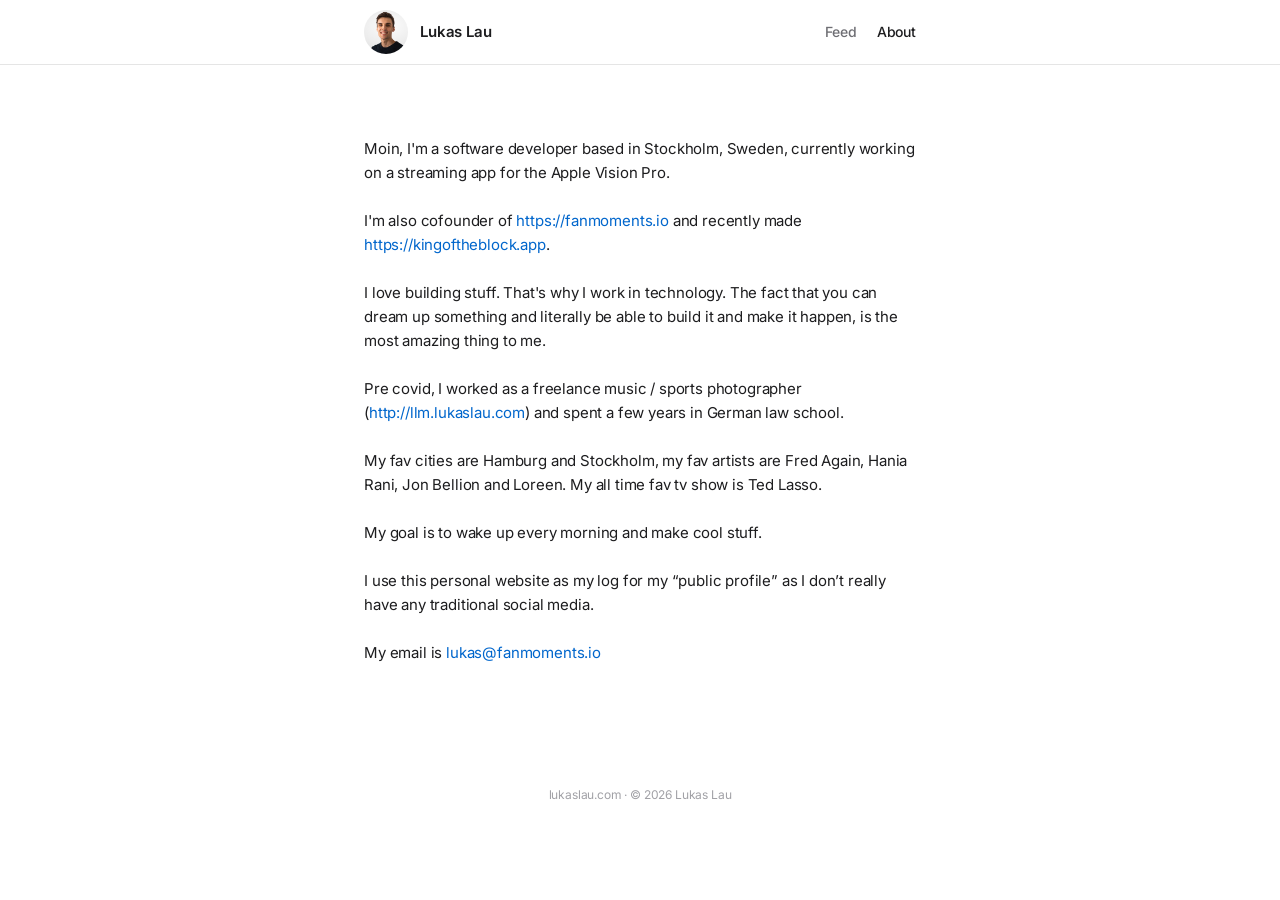
==== about/index.html @ 8ffeeb0b "Rebuild site as static HTML, leaving Bubble.io Early-Twitter-style status feed rebuilt as a hardcode" ====
<!doctype html>
<html lang="en">
<head>
  <meta charset="utf-8">
  <meta name="viewport" content="width=device-width, initial-scale=1">
  <title>About — Lukas Lau</title>
  <meta name="description" content="Moin, I'm a software developer based in Stockholm, Sweden.">
  <meta property="og:title" content="Lukas the dude">
  <meta property="og:description" content="dude.">
  <meta property="og:type" content="music.song">
  <meta property="og:audio" content="https://lukasthedude.github.io/llcom/assets/click.mp3">
  <meta property="og:image" content="https://lukasthedude.github.io/llcom/assets/og.png">
  <meta property="og:url" content="https://lukasthedude.github.io/llcom/about/">
  <meta name="twitter:card" content="summary_large_image">
  <link rel="icon" type="image/png" href="../assets/favicon.png">
  <link rel="preconnect" href="https://fonts.googleapis.com">
  <link rel="preconnect" href="https://fonts.gstatic.com" crossorigin>
  <link href="https://fonts.googleapis.com/css2?family=Inter:wght@400;500;600&display=swap" rel="stylesheet">
  <link rel="stylesheet" href="../assets/style.css">
</head>
<body>
  <header class="site-header">
    <div class="column">
      <button class="avatar" type="button" data-sound="../assets/click.mp3" aria-label="Lukas Lau">
        <img src="../assets/avatar.jpg" alt="Lukas Lau" width="44" height="44">
      </button>
      <a class="site-name" href="../">Lukas Lau</a>
      <nav class="site-nav">
        <a href="../">Feed</a>
        <a href="./" aria-current="page">About</a>
      </nav>
    </div>
  </header>

  <main class="column about">
    <p>Moin, I'm a software developer based in Stockholm, Sweden, currently working on a streaming app for the Apple Vision Pro.</p>
    <p>I'm also cofounder of <a href="https://fanmoments.io" target="_blank" rel="noopener">https://fanmoments.io</a> and recently made <a href="https://kingoftheblock.app" target="_blank" rel="noopener">https://kingoftheblock.app</a>.</p>
    <p>I love building stuff. That's why I work in technology. The fact that you can dream up something and literally be able to build it and make it happen, is the most amazing thing to me.</p>
    <p>Pre covid, I worked as a freelance music / sports photographer (<a href="http://llm.lukaslau.com" target="_blank" rel="noopener">http://llm.lukaslau.com</a>) and spent a few years in German law school.</p>
    <p>My fav cities are Hamburg and Stockholm, my fav artists are Fred Again, Hania Rani, Jon Bellion and Loreen. My all time fav tv show is Ted Lasso.</p>
    <p>My goal is to wake up every morning and make cool stuff.</p>
    <p>I use this personal website as my log for my &ldquo;public profile&rdquo; as I don&rsquo;t really have any traditional social media.</p>
    <p>My email is <a href="mailto:lukas@fanmoments.io">lukas@fanmoments.io</a></p>
  </main>

  <footer class="site-footer column">
    <p>lukaslau.com &middot; &copy; 2026 Lukas Lau</p>
  </footer>

  <script src="../assets/main.js"></script>
</body>
</html>
---- assets/style.css ----
/* lukaslau.com */

:root {
  color-scheme: light dark;

  --bg: #ffffff;
  --bg-translucent: rgba(255, 255, 255, 0.8);
  --text-primary: #1d1d1f;
  --text-secondary: #6e6e73;
  --text-tertiary: #a1a1a6;
  --hairline: rgba(0, 0, 0, 0.1);
  --link: #0066cc;

  --content-width: 600px;
}

@media (prefers-color-scheme: dark) {
  :root {
    --bg: #000000;
    --bg-translucent: rgba(0, 0, 0, 0.8);
    --text-primary: #f5f5f7;
    --text-secondary: #86868b;
    --text-tertiary: #6e6e73;
    --hairline: rgba(255, 255, 255, 0.16);
    --link: #2997ff;
  }
}

* {
  margin: 0;
  padding: 0;
  box-sizing: border-box;
}

html {
  background: var(--bg);
}

body {
  font-family: "Inter", -apple-system, BlinkMacSystemFont, "Helvetica Neue", sans-serif;
  font-size: 15px;
  line-height: 1.6;
  letter-spacing: -0.011em;
  color: var(--text-primary);
  background: var(--bg);
  -webkit-font-smoothing: antialiased;
  -moz-osx-font-smoothing: grayscale;
  text-rendering: optimizeLegibility;
}

.column {
  max-width: var(--content-width);
  margin: 0 auto;
  padding: 0 24px;
}

/* Header */

.site-header {
  position: sticky;
  top: 0;
  z-index: 10;
  background: var(--bg-translucent);
  -webkit-backdrop-filter: saturate(180%) blur(20px);
  backdrop-filter: saturate(180%) blur(20px);
  border-bottom: 1px solid var(--hairline);
}

.site-header .column {
  display: flex;
  align-items: center;
  gap: 12px;
  height: 64px;
}

.avatar {
  width: 44px;
  height: 44px;
  border-radius: 50%;
  display: block;
  cursor: pointer;
  border: none;
  background: none;
  padding: 0;
  flex-shrink: 0;
}

.avatar img {
  width: 100%;
  height: 100%;
  border-radius: 50%;
  display: block;
  object-fit: cover;
}

.site-name {
  font-size: 15px;
  font-weight: 600;
  letter-spacing: -0.01em;
  color: var(--text-primary);
  text-decoration: none;
}

.site-nav {
  margin-left: auto;
  display: flex;
  gap: 20px;
}

.site-nav a {
  font-size: 14px;
  font-weight: 500;
  color: var(--text-secondary);
  text-decoration: none;
  transition: color 0.15s ease;
}

.site-nav a:hover {
  color: var(--text-primary);
}

.site-nav a[aria-current="page"] {
  color: var(--text-primary);
}

/* Feed */

.feed {
  padding-top: 72px;
}

.post {
  padding: 28px 0;
  border-bottom: 1px solid var(--hairline);
  color: var(--text-secondary);
}

.post:first-of-type {
  padding-top: 0;
}

.post p {
  overflow-wrap: break-word;
}

.post a {
  color: var(--link);
  text-decoration: none;
}

.post a:hover {
  text-decoration: underline;
}

.post time {
  display: block;
  margin-top: 10px;
  font-size: 13px;
  color: var(--text-tertiary);
}

.post--latest {
  color: var(--text-primary);
  font-size: 19px;
  font-weight: 500;
  letter-spacing: -0.02em;
  line-height: 1.45;
}

.pin-label {
  display: flex;
  align-items: center;
  gap: 5px;
  margin-bottom: 8px;
  font-size: 12px;
  font-weight: 500;
  color: var(--text-tertiary);
}

.pin-label svg {
  width: 12px;
  height: 12px;
  fill: currentColor;
}

/* About */

.about {
  padding-top: 72px;
}

.about p {
  margin-bottom: 24px;
  overflow-wrap: break-word;
}

.about a {
  color: var(--link);
  text-decoration: none;
}

.about a:hover {
  text-decoration: underline;
}

/* Footer */

.site-footer {
  padding: 96px 0 48px;
  text-align: center;
  font-size: 12px;
  color: var(--text-tertiary);
}

@media (max-width: 480px) {
  .site-header .column {
    height: 56px;
  }

  .avatar {
    width: 36px;
    height: 36px;
  }

  .feed,
  .about {
    padding-top: 48px;
  }

  .post--latest {
    font-size: 18px;
  }
}
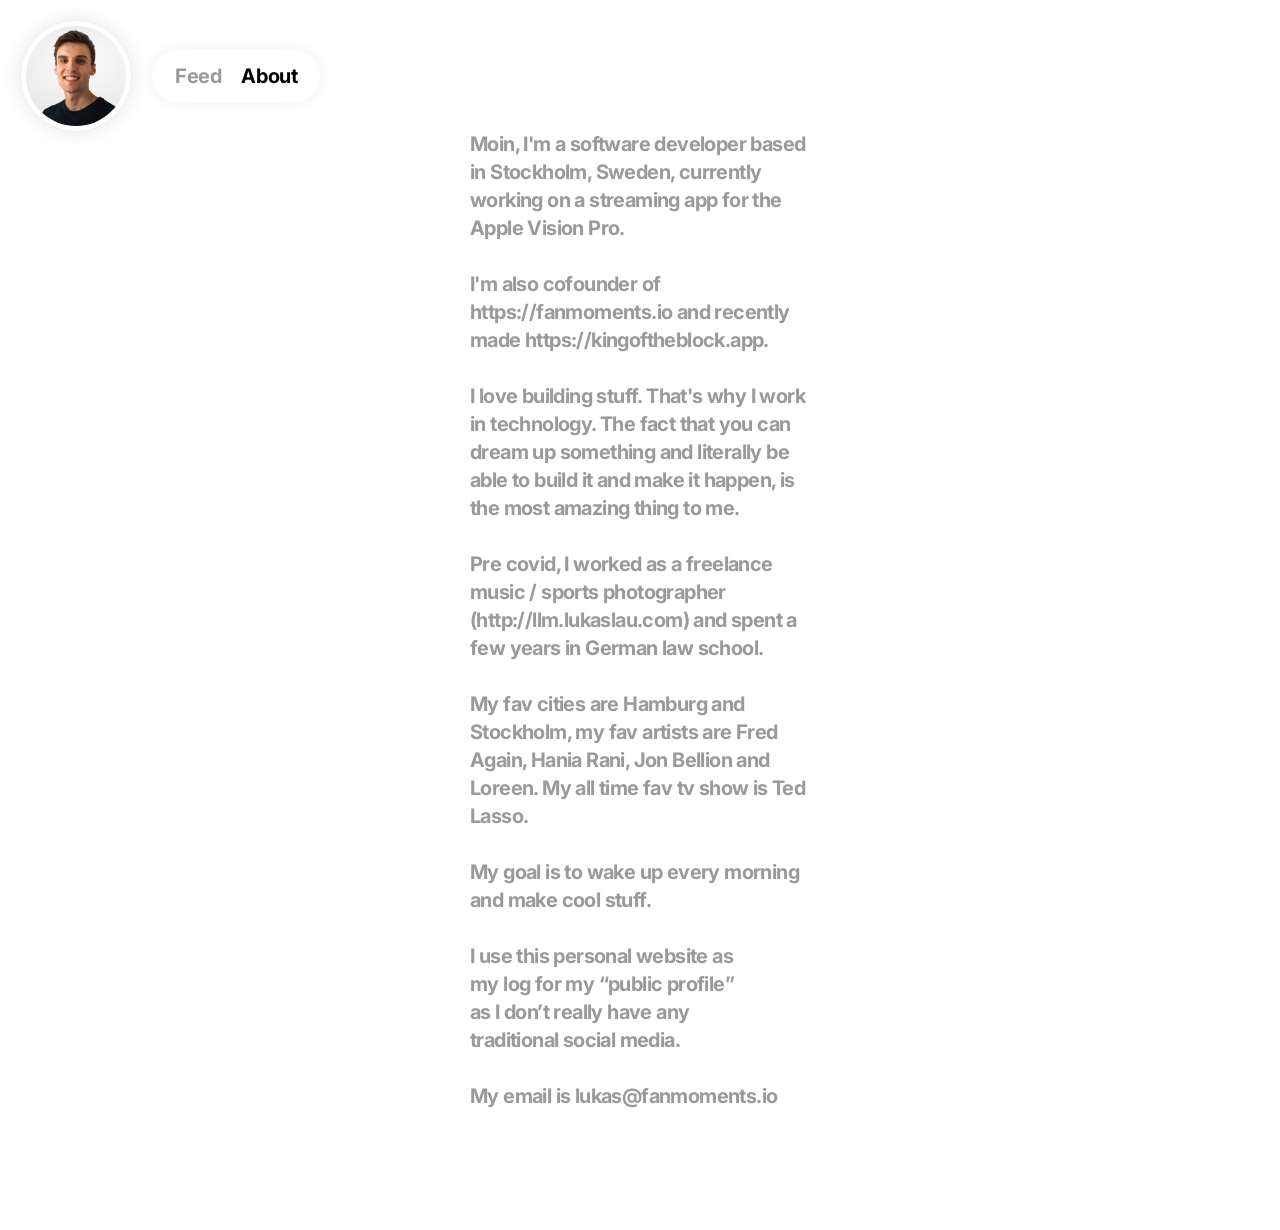
==== commit 36100c39: "Restyle as 1:1 replica of the original Bubble design Replaces the toned-down Apple look with an exac" ====
--- a/about/index.html
+++ b/about/index.html
@@ -4,7 +4,7 @@
   <meta charset="utf-8">
   <meta name="viewport" content="width=device-width, initial-scale=1">
   <title>About — Lukas Lau</title>
-  <meta name="description" content="Moin, I'm a software developer based in Stockholm, Sweden.">
+  <meta name="description" content="Status updates from Lukas Lau. Inspired by early Twitter: short posts, no photos, all imagination.">
   <meta property="og:title" content="Lukas the dude">
   <meta property="og:description" content="dude.">
   <meta property="og:type" content="music.song">
@@ -15,37 +15,30 @@
   <link rel="icon" type="image/png" href="../assets/favicon.png">
   <link rel="preconnect" href="https://fonts.googleapis.com">
   <link rel="preconnect" href="https://fonts.gstatic.com" crossorigin>
-  <link href="https://fonts.googleapis.com/css2?family=Inter:wght@400;500;600&display=swap" rel="stylesheet">
+  <link href="https://fonts.googleapis.com/css2?family=Inter:wght@600;700&display=swap" rel="stylesheet">
   <link rel="stylesheet" href="../assets/style.css">
 </head>
 <body>
   <header class="site-header">
-    <div class="column">
-      <button class="avatar" type="button" data-sound="../assets/click.mp3" aria-label="Lukas Lau">
-        <img src="../assets/avatar.jpg" alt="Lukas Lau" width="44" height="44">
-      </button>
-      <a class="site-name" href="../">Lukas Lau</a>
-      <nav class="site-nav">
-        <a href="../">Feed</a>
-        <a href="./" aria-current="page">About</a>
-      </nav>
-    </div>
+    <button class="avatar" type="button" data-sound="../assets/click.mp3" aria-label="Lukas Lau">
+      <img src="../assets/avatar.jpg" alt="Lukas Lau" width="100" height="100">
+    </button>
+    <nav class="site-nav">
+      <a href="../">Feed</a>
+      <a href="./" aria-current="page">About</a>
+    </nav>
   </header>
 
-  <main class="column about">
+  <main class="about">
     <p>Moin, I'm a software developer based in Stockholm, Sweden, currently working on a streaming app for the Apple Vision Pro.</p>
     <p>I'm also cofounder of <a href="https://fanmoments.io" target="_blank" rel="noopener">https://fanmoments.io</a> and recently made <a href="https://kingoftheblock.app" target="_blank" rel="noopener">https://kingoftheblock.app</a>.</p>
     <p>I love building stuff. That's why I work in technology. The fact that you can dream up something and literally be able to build it and make it happen, is the most amazing thing to me.</p>
     <p>Pre covid, I worked as a freelance music / sports photographer (<a href="http://llm.lukaslau.com" target="_blank" rel="noopener">http://llm.lukaslau.com</a>) and spent a few years in German law school.</p>
     <p>My fav cities are Hamburg and Stockholm, my fav artists are Fred Again, Hania Rani, Jon Bellion and Loreen. My all time fav tv show is Ted Lasso.</p>
     <p>My goal is to wake up every morning and make cool stuff.</p>
-    <p>I use this personal website as my log for my &ldquo;public profile&rdquo; as I don&rsquo;t really have any traditional social media.</p>
+    <p>I use this personal website as<br>my log for my “public profile”<br>as I don’t really have any<br>traditional social media.</p>
     <p>My email is <a href="mailto:lukas@fanmoments.io">lukas@fanmoments.io</a></p>
   </main>
-
-  <footer class="site-footer column">
-    <p>lukaslau.com &middot; &copy; 2026 Lukas Lau</p>
-  </footer>
 
   <script src="../assets/main.js"></script>
 </body>
--- a/assets/style.css
+++ b/assets/style.css
@@ -1,29 +1,10 @@
-/* lukaslau.com */
+/* lukaslau.com — 1:1 replica of the original Bubble design */
 
 :root {
-  color-scheme: light dark;
-
-  --bg: #ffffff;
-  --bg-translucent: rgba(255, 255, 255, 0.8);
-  --text-primary: #1d1d1f;
-  --text-secondary: #6e6e73;
-  --text-tertiary: #a1a1a6;
-  --hairline: rgba(0, 0, 0, 0.1);
-  --link: #0066cc;
-
-  --content-width: 600px;
-}
-
-@media (prefers-color-scheme: dark) {
-  :root {
-    --bg: #000000;
-    --bg-translucent: rgba(0, 0, 0, 0.8);
-    --text-primary: #f5f5f7;
-    --text-secondary: #86868b;
-    --text-tertiary: #6e6e73;
-    --hairline: rgba(255, 255, 255, 0.16);
-    --link: #2997ff;
-  }
+  --black: #000;
+  --gray: rgb(155, 154, 154);
+  --divider: rgb(216, 215, 216);
+  --card-border: rgb(239, 239, 238);
 }
 
 * {
@@ -32,119 +13,104 @@
   box-sizing: border-box;
 }
 
-html {
-  background: var(--bg);
+html,
+body {
+  background: #fff;
 }
 
 body {
   font-family: "Inter", -apple-system, BlinkMacSystemFont, "Helvetica Neue", sans-serif;
-  font-size: 15px;
-  line-height: 1.6;
-  letter-spacing: -0.011em;
-  color: var(--text-primary);
-  background: var(--bg);
+  color: var(--black);
   -webkit-font-smoothing: antialiased;
   -moz-osx-font-smoothing: grayscale;
   text-rendering: optimizeLegibility;
 }
 
-.column {
-  max-width: var(--content-width);
-  margin: 0 auto;
-  padding: 0 24px;
-}
-
-/* Header */
+/* Floating header: avatar card + pill nav, fixed top-left */
 
 .site-header {
-  position: sticky;
+  position: fixed;
   top: 0;
-  z-index: 10;
-  background: var(--bg-translucent);
-  -webkit-backdrop-filter: saturate(180%) blur(20px);
-  backdrop-filter: saturate(180%) blur(20px);
-  border-bottom: 1px solid var(--hairline);
-}
-
-.site-header .column {
+  left: 0;
+  z-index: 100;
+  padding: 20px;
   display: flex;
+  flex-direction: row;
   align-items: center;
-  gap: 12px;
-  height: 64px;
+  gap: 20px;
 }
 
 .avatar {
-  width: 44px;
-  height: 44px;
-  border-radius: 50%;
+  width: 112px;
+  height: 112px;
+  padding: 5px;
+  background: #fff;
+  border: 1px solid var(--card-border);
+  border-radius: 100px;
+  box-shadow: rgba(0, 0, 0, 0.1) 0px 0px 20px 0px;
+  cursor: pointer;
+  flex-shrink: 0;
   display: block;
-  cursor: pointer;
-  border: none;
-  background: none;
-  padding: 0;
-  flex-shrink: 0;
 }
 
 .avatar img {
   width: 100%;
   height: 100%;
-  border-radius: 50%;
+  border-radius: 100px;
   display: block;
   object-fit: cover;
 }
 
-.site-name {
-  font-size: 15px;
-  font-weight: 600;
-  letter-spacing: -0.01em;
-  color: var(--text-primary);
+.site-nav {
+  display: flex;
+  flex-direction: row;
+  gap: 20px;
+  padding: 10px 20px;
+  background: #fff;
+  border: 3px solid #fff;
+  border-radius: 100px;
+  box-shadow: rgba(103, 103, 102, 0.1) 0px 0px 15px 0px;
+}
+
+.site-nav a {
+  font-size: 20px;
+  line-height: 26px;
+  font-weight: 700;
+  letter-spacing: -0.4px;
+  color: var(--gray);
   text-decoration: none;
 }
 
-.site-nav {
-  margin-left: auto;
-  display: flex;
-  gap: 20px;
-}
-
-.site-nav a {
-  font-size: 14px;
-  font-weight: 500;
-  color: var(--text-secondary);
-  text-decoration: none;
-  transition: color 0.15s ease;
-}
-
-.site-nav a:hover {
-  color: var(--text-primary);
-}
-
 .site-nav a[aria-current="page"] {
-  color: var(--text-primary);
+  color: var(--black);
 }
 
 /* Feed */
 
 .feed {
-  padding-top: 72px;
+  width: min(450px, calc(100% - 48px));
+  margin: 0 auto 200px;
+  padding-top: 300px;
 }
 
 .post {
-  padding: 28px 0;
-  border-bottom: 1px solid var(--hairline);
-  color: var(--text-secondary);
-}
-
-.post:first-of-type {
-  padding-top: 0;
+  padding: 30px 0 24px;
+  border-bottom: 1px solid var(--divider);
+  color: var(--gray);
+  font-size: 20px;
+  line-height: 26px;
+  font-weight: 700;
+  letter-spacing: -0.2px;
 }
 
 .post p {
+  max-width: 96%;
+  margin-bottom: 20px;
   overflow-wrap: break-word;
 }
 
 .post a {
-  color: var(--link);
+  color: inherit;
   text-decoration: none;
 }
 
@@ -154,48 +120,61 @@
 
 .post time {
   display: block;
-  margin-top: 10px;
-  font-size: 13px;
-  color: var(--text-tertiary);
+  font-size: 14px;
+  line-height: 17.5px;
+  font-weight: 600;
+  letter-spacing: normal;
+  color: var(--gray);
 }
 
 .post--latest {
-  color: var(--text-primary);
-  font-size: 19px;
-  font-weight: 500;
-  letter-spacing: -0.02em;
-  line-height: 1.45;
+  padding-top: 0;
+  padding-bottom: 30px;
+  color: var(--black);
+  font-size: 34px;
+  line-height: 1.2;
+  letter-spacing: -1.5px;
+}
+
+.post--latest p {
+  max-width: 90%;
+}
+
+.post--pinned {
+  padding-top: 35px;
 }
 
 .pin-label {
-  display: flex;
-  align-items: center;
-  gap: 5px;
-  margin-bottom: 8px;
-  font-size: 12px;
-  font-weight: 500;
-  color: var(--text-tertiary);
+  margin-bottom: 14px;
 }
 
 .pin-label svg {
-  width: 12px;
-  height: 12px;
-  fill: currentColor;
+  width: 17px;
+  height: 17px;
+  fill: var(--gray);
+  display: block;
 }
 
 /* About */
 
 .about {
-  padding-top: 72px;
+  width: min(340px, calc(100% - 48px));
+  margin: 0 auto 120px;
+  padding-top: 130px;
+  color: var(--gray);
+  font-size: 20px;
+  line-height: 28px;
+  font-weight: 700;
+  letter-spacing: -0.6px;
 }
 
 .about p {
-  margin-bottom: 24px;
+  margin-bottom: 28px;
   overflow-wrap: break-word;
 }
 
 .about a {
-  color: var(--link);
+  color: inherit;
   text-decoration: none;
 }
 
@@ -203,31 +182,10 @@
   text-decoration: underline;
 }
 
-/* Footer */
-
-.site-footer {
-  padding: 96px 0 48px;
-  text-align: center;
-  font-size: 12px;
-  color: var(--text-tertiary);
-}
-
-@media (max-width: 480px) {
-  .site-header .column {
-    height: 56px;
-  }
-
-  .avatar {
-    width: 36px;
-    height: 36px;
-  }
-
-  .feed,
+/* Below ~1024px the centered about column would collide with the
+   fixed header, so it drops below it (matches the original). */
+@media (max-width: 1024px) {
   .about {
-    padding-top: 48px;
-  }
-
-  .post--latest {
-    font-size: 18px;
+    padding-top: 205px;
   }
 }
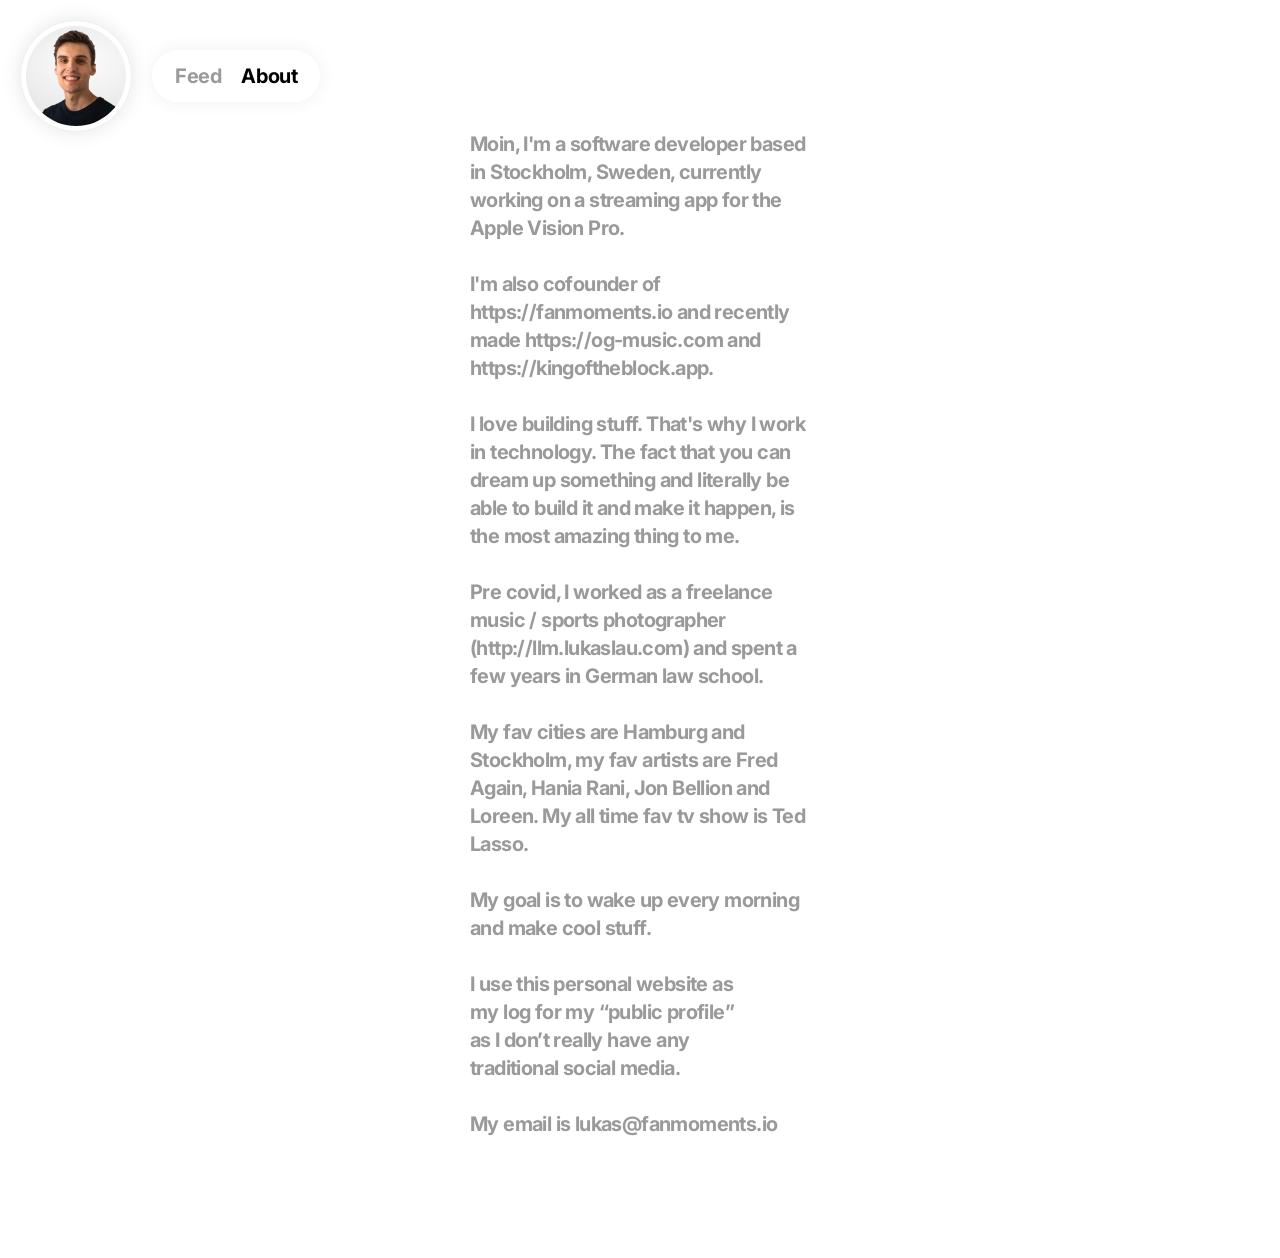
==== commit 8f2ad4c1: "Mention og-music.com in the about bio Co-Authored-By: Claude Fable 5 <noreply@anthropic.com>" ====
--- a/about/index.html
+++ b/about/index.html
@@ -8,9 +8,9 @@
   <meta property="og:title" content="Lukas the dude">
   <meta property="og:description" content="dude.">
   <meta property="og:type" content="music.song">
-  <meta property="og:audio" content="https://lukasthedude.github.io/llcom/assets/click.mp3">
-  <meta property="og:image" content="https://lukasthedude.github.io/llcom/assets/og.png">
-  <meta property="og:url" content="https://lukasthedude.github.io/llcom/about/">
+  <meta property="og:audio" content="https://lukaslau.com/assets/click.mp3">
+  <meta property="og:image" content="https://lukaslau.com/assets/og.png">
+  <meta property="og:url" content="https://lukaslau.com/about/">
   <meta name="twitter:card" content="summary_large_image">
   <link rel="icon" type="image/png" href="../assets/favicon.png">
   <link rel="preconnect" href="https://fonts.googleapis.com">
@@ -31,7 +31,7 @@
 
   <main class="about">
     <p>Moin, I'm a software developer based in Stockholm, Sweden, currently working on a streaming app for the Apple Vision Pro.</p>
-    <p>I'm also cofounder of <a href="https://fanmoments.io" target="_blank" rel="noopener">https://fanmoments.io</a> and recently made <a href="https://kingoftheblock.app" target="_blank" rel="noopener">https://kingoftheblock.app</a>.</p>
+    <p>I'm also cofounder of <a href="https://fanmoments.io" target="_blank" rel="noopener">https://fanmoments.io</a> and recently made <a href="https://og-music.com" target="_blank" rel="noopener">https://og-music.com</a> and <a href="https://kingoftheblock.app" target="_blank" rel="noopener">https://kingoftheblock.app</a>.</p>
     <p>I love building stuff. That's why I work in technology. The fact that you can dream up something and literally be able to build it and make it happen, is the most amazing thing to me.</p>
     <p>Pre covid, I worked as a freelance music / sports photographer (<a href="http://llm.lukaslau.com" target="_blank" rel="noopener">http://llm.lukaslau.com</a>) and spent a few years in German law school.</p>
     <p>My fav cities are Hamburg and Stockholm, my fav artists are Fred Again, Hania Rani, Jon Bellion and Loreen. My all time fav tv show is Ted Lasso.</p>
--- a/assets/style.css
+++ b/assets/style.css
@@ -189,3 +189,23 @@
     padding-top: 205px;
   }
 }
+
+/* Phones: same hierarchy, one notch smaller */
+@media (max-width: 480px) {
+  .post {
+    font-size: 18px;
+    line-height: 24px;
+  }
+
+  .post--latest {
+    font-size: 28px;
+    line-height: 1.25;
+    letter-spacing: -1.2px;
+  }
+
+  .about {
+    font-size: 18px;
+    line-height: 25px;
+    letter-spacing: -0.5px;
+  }
+}
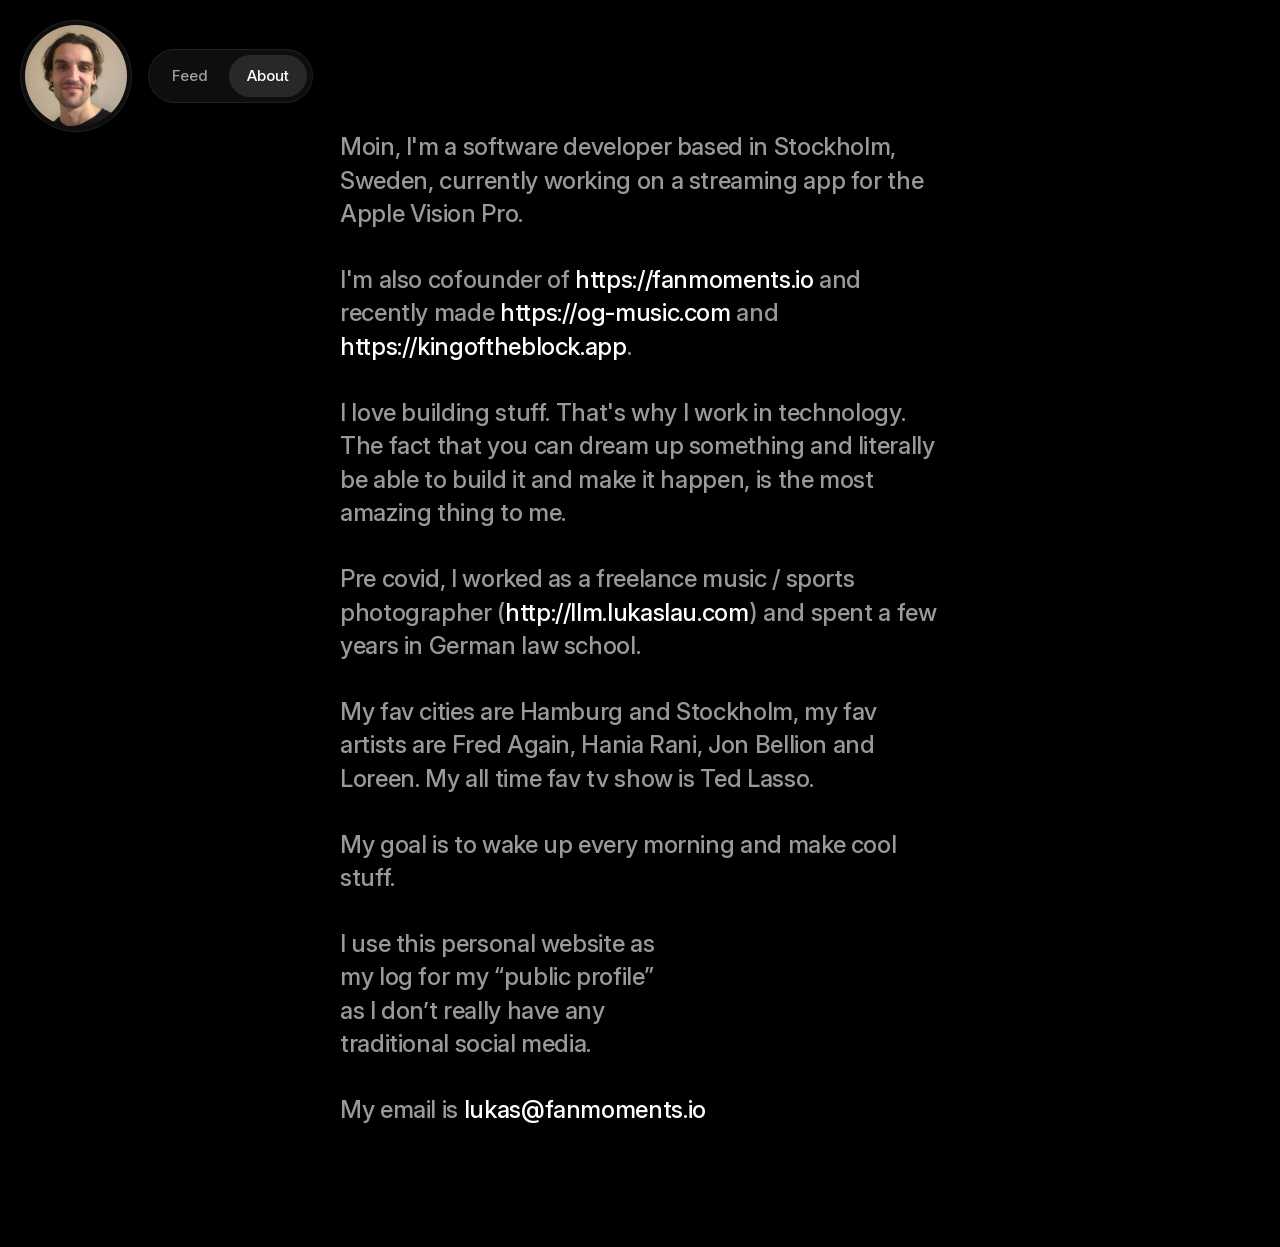
==== commit 23853d03: "Typography and text column after felixhaas.io Inter, self-hosted (variable woff2, Latin + Latin Exte" ====
--- a/about/index.html
+++ b/about/index.html
@@ -13,9 +13,7 @@
   <meta property="og:url" content="https://lukaslau.com/about/">
   <meta name="twitter:card" content="summary_large_image">
   <link rel="icon" type="image/png" href="../assets/favicon.png">
-  <link rel="preconnect" href="https://fonts.googleapis.com">
-  <link rel="preconnect" href="https://fonts.gstatic.com" crossorigin>
-  <link href="https://fonts.googleapis.com/css2?family=Inter:wght@600;700&display=swap" rel="stylesheet">
+  <link rel="preload" href="../assets/fonts/inter-latin.woff2" as="font" type="font/woff2" crossorigin>
   <link rel="stylesheet" href="../assets/style.css">
 </head>
 <body>
--- a/assets/style.css
+++ b/assets/style.css
@@ -1,10 +1,67 @@
-/* lukaslau.com — 1:1 replica of the original Bubble design */
-
+/* lukaslau.com — in the OG family's look (see DESIGN.md) */
+
+/* Inter, self-hosted (variable, weights 100-900, optical sizes) */
+@font-face {
+  font-family: "Inter";
+  font-style: normal;
+  font-weight: 100 900;
+  font-display: swap;
+  src: url("fonts/inter-latin.woff2") format("woff2");
+  unicode-range: U+0000-00FF, U+0131, U+0152-0153, U+02BB-02BC, U+02C6, U+02DA, U+02DC, U+0304, U+0308, U+0329, U+2000-206F, U+20AC, U+2122, U+2191, U+2193, U+2212, U+2215, U+FEFF, U+FFFD;
+}
+
+@font-face {
+  font-family: "Inter";
+  font-style: normal;
+  font-weight: 100 900;
+  font-display: swap;
+  src: url("fonts/inter-latin-ext.woff2") format("woff2");
+  unicode-range: U+0100-02BA, U+02BD-02C5, U+02C7-02CC, U+02CE-02D7, U+02DD-02FF, U+0304, U+0308, U+0329, U+1D00-1DBF, U+1E00-1E9F, U+1EF2-1EFF, U+2020, U+20A0-20AB, U+20AD-20C4, U+2113, U+2C60-2C7F, U+A720-A7FF;
+}
+
+/* OG's black, always (as OG Music and og-music.com) */
 :root {
-  --black: #000;
-  --gray: rgb(155, 154, 154);
-  --divider: rgb(216, 215, 216);
-  --card-border: rgb(239, 239, 238);
+  color-scheme: dark;
+
+  --bg: #000;
+  --text: #fff;
+  --secondary: rgba(255, 255, 255, 0.6);
+  --tertiary: rgba(255, 255, 255, 0.38);
+  --hairline: rgba(255, 255, 255, 0.08);
+  --underline: rgba(255, 255, 255, 0.5);
+  --hover: rgba(255, 255, 255, 0.06);
+  --selected: rgba(255, 255, 255, 0.11);
+  --glass: rgba(20, 20, 20, 0.72);
+  --shadow: rgba(0, 0, 0, 0.7);
+  --focus: rgba(255, 255, 255, 0.6);
+
+  /* Motion: quick easeOut(0.12), page smooth(0.32), spring (0.35, 0.85) */
+  --quick: 0.12s cubic-bezier(0, 0, 0.58, 1);
+  --page: 0.32s cubic-bezier(0.25, 0.1, 0.25, 1);
+  --spring: 0.35s cubic-bezier(0.3, 1.25, 0.6, 1);
+
+  /* Type and column, measured from felixhaas.io (Geist there, Inter here):
+     everything at 500; body 24/1.4, display 40/1.2, small 15 */
+  --font: "Inter", -apple-system, BlinkMacSystemFont, "Helvetica Neue", Arial, sans-serif;
+  --body: 24px;
+  --body-lh: 1.4;
+  --body-ls: -0.015em;
+  --display: 40px;
+  --display-lh: 1.2;
+  --display-ls: -0.02em;
+  --small: 15px;
+  --small-lh: 22px;
+  --small-ls: -0.01em;
+  --gap: 32px;
+  --column: min(600px, calc(100% - 72px));
+}
+
+@media (max-width: 539px) {
+  :root {
+    --body: 21px;
+    --display: 30px;
+    --gap: 24px;
+  }
 }
 
 * {
@@ -15,18 +72,33 @@
 
 html,
 body {
-  background: #fff;
+  background: var(--bg);
 }
 
 body {
-  font-family: "Inter", -apple-system, BlinkMacSystemFont, "Helvetica Neue", sans-serif;
-  color: var(--black);
+  font-family: var(--font);
+  font-weight: 500;
+  font-optical-sizing: auto;
+  color: var(--text);
   -webkit-font-smoothing: antialiased;
   -moz-osx-font-smoothing: grayscale;
   text-rendering: optimizeLegibility;
-}
-
-/* Floating header: avatar card + pill nav, fixed top-left */
+  -webkit-tap-highlight-color: transparent;
+}
+
+::selection {
+  background: var(--selected);
+  color: var(--text);
+}
+
+a:focus-visible,
+button:focus-visible {
+  outline: 2px solid var(--focus);
+  outline-offset: 3px;
+}
+
+/* Floating header: avatar + pill nav, fixed top-left, like OG's
+   floating capsules over the black page */
 
 .site-header {
   position: fixed;
@@ -37,20 +109,27 @@
   display: flex;
   flex-direction: row;
   align-items: center;
-  gap: 20px;
+  gap: 16px;
+}
+
+.avatar,
+.site-nav {
+  background: var(--glass);
+  -webkit-backdrop-filter: blur(24px) saturate(160%);
+  backdrop-filter: blur(24px) saturate(160%);
+  border: 1px solid var(--hairline);
+  border-radius: 100px;
+  box-shadow: 0 10px 40px var(--shadow);
 }
 
 .avatar {
   width: 112px;
   height: 112px;
-  padding: 5px;
-  background: #fff;
-  border: 1px solid var(--card-border);
-  border-radius: 100px;
-  box-shadow: rgba(0, 0, 0, 0.1) 0px 0px 20px 0px;
+  padding: 4px;
   cursor: pointer;
   flex-shrink: 0;
   display: block;
+  transition: transform var(--spring);
 }
 
 .avatar img {
@@ -64,148 +143,264 @@
 .site-nav {
   display: flex;
   flex-direction: row;
-  gap: 20px;
-  padding: 10px 20px;
-  background: #fff;
-  border: 3px solid #fff;
+  gap: 4px;
+  padding: 5px;
+}
+
+.site-nav a {
+  display: block;
+  padding: 10px 18px;
   border-radius: 100px;
-  box-shadow: rgba(103, 103, 102, 0.1) 0px 0px 15px 0px;
-}
-
-.site-nav a {
-  font-size: 20px;
-  line-height: 26px;
-  font-weight: 700;
-  letter-spacing: -0.4px;
-  color: var(--gray);
+  font-size: var(--small);
+  line-height: var(--small-lh);
+  font-weight: 500;
+  letter-spacing: var(--small-ls);
+  color: var(--secondary);
   text-decoration: none;
+  transition: color var(--quick), background-color var(--quick), opacity var(--quick), transform var(--spring);
+}
+
+.site-nav a:hover {
+  color: var(--text);
+  background: var(--hover);
 }
 
 .site-nav a[aria-current="page"] {
-  color: var(--black);
+  color: var(--text);
+  background: var(--selected);
+}
+
+/* Press: feedback the moment the finger lands, spring back on release */
+.avatar:active {
+  transform: scale(0.95);
+  transition: transform var(--quick);
+}
+
+.site-nav a:active {
+  transform: scale(0.97);
+  opacity: 0.7;
+  transition: transform var(--quick), opacity var(--quick);
 }
 
 /* Feed */
 
 .feed {
-  width: min(450px, calc(100% - 48px));
+  width: var(--column);
   margin: 0 auto 200px;
   padding-top: 300px;
 }
 
 .post {
-  padding: 30px 0 24px;
-  border-bottom: 1px solid var(--divider);
-  color: var(--gray);
-  font-size: 20px;
-  line-height: 26px;
-  font-weight: 700;
-  letter-spacing: -0.2px;
+  padding: var(--gap) 0;
+  border-bottom: 1px solid var(--hairline);
+  color: var(--secondary);
+  font-size: var(--body);
+  line-height: var(--body-lh);
+  letter-spacing: var(--body-ls);
 }
 
 .post p {
-  max-width: 96%;
-  margin-bottom: 20px;
+  margin-bottom: 12px;
   overflow-wrap: break-word;
-}
-
-.post a {
-  color: inherit;
-  text-decoration: none;
-}
-
-.post a:hover {
-  text-decoration: underline;
 }
 
 .post time {
   display: block;
-  font-size: 14px;
-  line-height: 17.5px;
-  font-weight: 600;
-  letter-spacing: normal;
-  color: var(--gray);
+  font-size: var(--small);
+  line-height: var(--small-lh);
+  letter-spacing: var(--small-ls);
+  color: var(--tertiary);
 }
 
 .post--latest {
   padding-top: 0;
-  padding-bottom: 30px;
-  color: var(--black);
-  font-size: 34px;
-  line-height: 1.2;
-  letter-spacing: -1.5px;
+  color: var(--text);
+  font-size: var(--display);
+  line-height: var(--display-lh);
+  letter-spacing: var(--display-ls);
 }
 
 .post--latest p {
-  max-width: 90%;
-}
-
-.post--pinned {
-  padding-top: 35px;
+  margin-bottom: 16px;
 }
 
 .pin-label {
-  margin-bottom: 14px;
+  margin-bottom: 12px;
 }
 
 .pin-label svg {
   width: 17px;
   height: 17px;
-  fill: var(--gray);
+  fill: var(--tertiary);
   display: block;
 }
 
 /* About */
 
 .about {
-  width: min(340px, calc(100% - 48px));
+  width: var(--column);
   margin: 0 auto 120px;
   padding-top: 130px;
-  color: var(--gray);
-  font-size: 20px;
-  line-height: 28px;
-  font-weight: 700;
-  letter-spacing: -0.6px;
+  color: var(--secondary);
+  font-size: var(--body);
+  line-height: var(--body-lh);
+  letter-spacing: var(--body-ls);
 }
 
 .about p {
-  margin-bottom: 28px;
+  margin-bottom: var(--gap);
   overflow-wrap: break-word;
 }
 
-.about a {
-  color: inherit;
-  text-decoration: none;
-}
-
-.about a:hover {
-  text-decoration: underline;
-}
-
-/* Below ~1024px the centered about column would collide with the
-   fixed header, so it drops below it (matches the original). */
-@media (max-width: 1024px) {
+/* Until the centred column clears the fixed header, it starts below it */
+@media (max-width: 1279px) {
   .about {
     padding-top: 205px;
   }
 }
 
-/* Phones: same hierarchy, one notch smaller */
-@media (max-width: 480px) {
-  .post {
-    font-size: 18px;
-    line-height: 24px;
-  }
-
-  .post--latest {
-    font-size: 28px;
-    line-height: 1.25;
-    letter-spacing: -1.2px;
-  }
-
-  .about {
-    font-size: 18px;
-    line-height: 25px;
-    letter-spacing: -0.5px;
-  }
-}
+/* Links in text: white on the grey; the underline shows on hover */
+
+.post a,
+.about a,
+.doc a {
+  color: var(--text);
+  text-decoration: underline;
+  text-decoration-color: transparent;
+  text-decoration-thickness: 1px;
+  text-underline-offset: 4px;
+  transition: text-decoration-color var(--quick);
+}
+
+.post a:hover,
+.about a:hover,
+.doc a:hover {
+  text-decoration-color: var(--underline);
+}
+
+/* Plain document pages (Our Globe support and privacy): same black
+   page and type, one readable column */
+
+.doc {
+  width: var(--column);
+  margin: 0 auto;
+  padding: 96px 0 120px;
+  color: var(--secondary);
+  font-size: var(--body);
+  line-height: var(--body-lh);
+  letter-spacing: var(--body-ls);
+}
+
+.doc h1 {
+  color: var(--text);
+  font-size: var(--display);
+  line-height: var(--display-lh);
+  font-weight: 500;
+  letter-spacing: var(--display-ls);
+  margin-bottom: 12px;
+}
+
+.doc h1 + .muted {
+  margin-bottom: 64px;
+}
+
+/* Section heads: small labels, as on felixhaas.io */
+.doc h2 {
+  color: var(--text);
+  font-size: var(--small);
+  line-height: 16px;
+  font-weight: 500;
+  letter-spacing: var(--small-ls);
+  margin: 32px 0 12px;
+  padding-top: 32px;
+  border-top: 1px solid var(--hairline);
+}
+
+.doc p,
+.doc ul {
+  margin-bottom: var(--gap);
+}
+
+.doc ul {
+  list-style: none;
+}
+
+.doc li {
+  position: relative;
+  padding-left: 24px;
+  margin-bottom: 12px;
+}
+
+.doc li::before {
+  content: "";
+  position: absolute;
+  left: 2px;
+  top: 0.6em;
+  width: 6px;
+  height: 6px;
+  border-radius: 6px;
+  background: var(--tertiary);
+}
+
+.doc strong {
+  color: var(--text);
+  font-weight: 500;
+}
+
+.doc .muted {
+  color: var(--tertiary);
+}
+
+/* Calm arrival: the page settles in, nothing bounces */
+
+.feed,
+.about,
+.doc {
+  animation: settle var(--page) both;
+}
+
+.site-header {
+  animation: fade var(--page) both;
+}
+
+@keyframes settle {
+  from {
+    opacity: 0;
+    transform: translateY(8px);
+  }
+}
+
+@keyframes fade {
+  from {
+    opacity: 0;
+  }
+}
+
+@media (prefers-reduced-motion: reduce) {
+  *,
+  *::before,
+  *::after {
+    animation: none !important;
+    transition: none !important;
+  }
+}
+
+/* Phones: sizes come from the 539px tokens above */
+@media (max-width: 539px) {
+  .site-header {
+    gap: 12px;
+  }
+
+  .doc {
+    padding-top: 64px;
+  }
+
+  .doc h2 {
+    margin-top: 24px;
+    padding-top: 24px;
+  }
+
+  .doc h1 + .muted {
+    margin-bottom: 48px;
+  }
+}
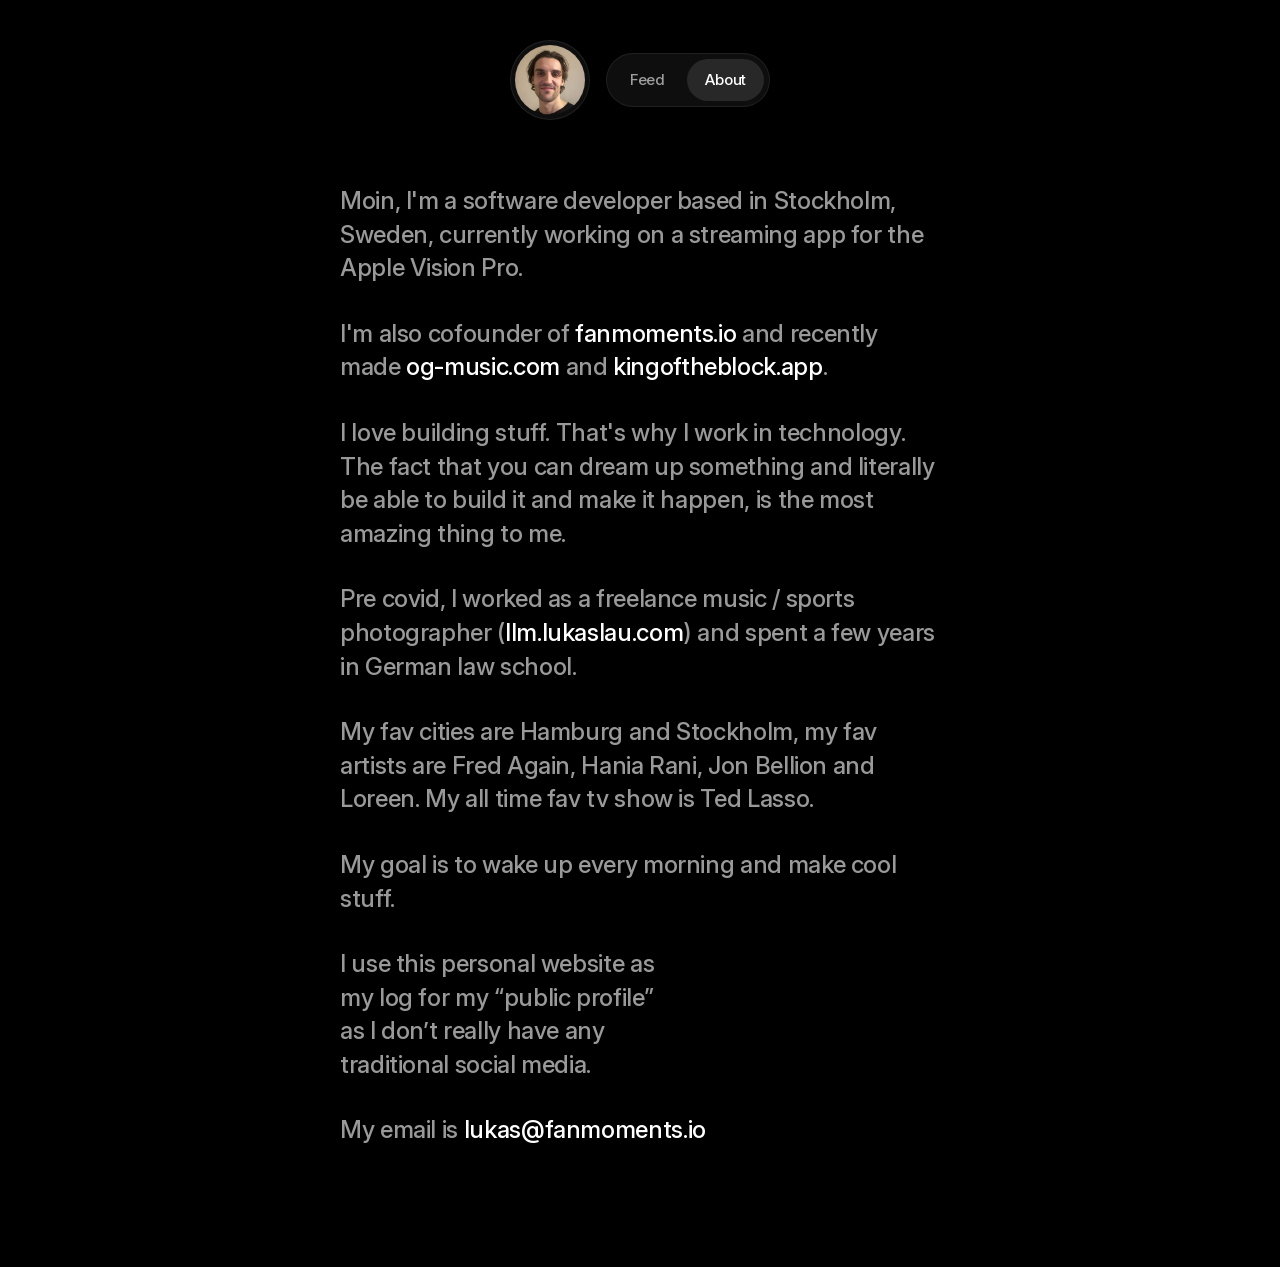
==== commit 75f43582: "Plainer feed and links, centred header that scrolls The latest post takes the other posts' size, sta" ====
--- a/about/index.html
+++ b/about/index.html
@@ -29,9 +29,9 @@
 
   <main class="about">
     <p>Moin, I'm a software developer based in Stockholm, Sweden, currently working on a streaming app for the Apple Vision Pro.</p>
-    <p>I'm also cofounder of <a href="https://fanmoments.io" target="_blank" rel="noopener">https://fanmoments.io</a> and recently made <a href="https://og-music.com" target="_blank" rel="noopener">https://og-music.com</a> and <a href="https://kingoftheblock.app" target="_blank" rel="noopener">https://kingoftheblock.app</a>.</p>
+    <p>I'm also cofounder of <a href="https://fanmoments.io" target="_blank" rel="noopener">fanmoments.io</a> and recently made <a href="https://og-music.com" target="_blank" rel="noopener">og-music.com</a> and <a href="https://kingoftheblock.app" target="_blank" rel="noopener">kingoftheblock.app</a>.</p>
     <p>I love building stuff. That's why I work in technology. The fact that you can dream up something and literally be able to build it and make it happen, is the most amazing thing to me.</p>
-    <p>Pre covid, I worked as a freelance music / sports photographer (<a href="http://llm.lukaslau.com" target="_blank" rel="noopener">http://llm.lukaslau.com</a>) and spent a few years in German law school.</p>
+    <p>Pre covid, I worked as a freelance music / sports photographer (<a href="http://llm.lukaslau.com" target="_blank" rel="noopener">llm.lukaslau.com</a>) and spent a few years in German law school.</p>
     <p>My fav cities are Hamburg and Stockholm, my fav artists are Fred Again, Hania Rani, Jon Bellion and Loreen. My all time fav tv show is Ted Lasso.</p>
     <p>My goal is to wake up every morning and make cool stuff.</p>
     <p>I use this personal website as<br>my log for my “public profile”<br>as I don’t really have any<br>traditional social media.</p>
--- a/assets/style.css
+++ b/assets/style.css
@@ -97,17 +97,14 @@
   outline-offset: 3px;
 }
 
-/* Floating header: avatar + pill nav, fixed top-left, like OG's
-   floating capsules over the black page */
+/* Header: avatar + pill nav in OG's capsules, centred at the top of the
+   page; it scrolls away with everything else */
 
 .site-header {
-  position: fixed;
-  top: 0;
-  left: 0;
-  z-index: 100;
-  padding: 20px;
+  padding: 40px 20px 0;
   display: flex;
   flex-direction: row;
+  justify-content: center;
   align-items: center;
   gap: 16px;
 }
@@ -123,8 +120,8 @@
 }
 
 .avatar {
-  width: 112px;
-  height: 112px;
+  width: 80px;
+  height: 80px;
   padding: 4px;
   cursor: pointer;
   flex-shrink: 0;
@@ -187,7 +184,7 @@
 .feed {
   width: var(--column);
   margin: 0 auto 200px;
-  padding-top: 300px;
+  padding-top: 64px;
 }
 
 .post {
@@ -215,13 +212,6 @@
 .post--latest {
   padding-top: 0;
   color: var(--text);
-  font-size: var(--display);
-  line-height: var(--display-lh);
-  letter-spacing: var(--display-ls);
-}
-
-.post--latest p {
-  margin-bottom: 16px;
 }
 
 .pin-label {
@@ -240,7 +230,7 @@
 .about {
   width: var(--column);
   margin: 0 auto 120px;
-  padding-top: 130px;
+  padding-top: 64px;
   color: var(--secondary);
   font-size: var(--body);
   line-height: var(--body-lh);
@@ -252,19 +242,21 @@
   overflow-wrap: break-word;
 }
 
-/* Until the centred column clears the fixed header, it starts below it */
-@media (max-width: 1279px) {
-  .about {
-    padding-top: 205px;
-  }
-}
-
-/* Links in text: white on the grey; the underline shows on hover */
+/* Links in text: white on the grey (the feed's take the post's colour);
+   the underline shows on hover */
+
+.about a,
+.doc a {
+  color: var(--text);
+}
+
+.post a {
+  color: inherit;
+}
 
 .post a,
 .about a,
 .doc a {
-  color: var(--text);
   text-decoration: underline;
   text-decoration-color: transparent;
   text-decoration-thickness: 1px;
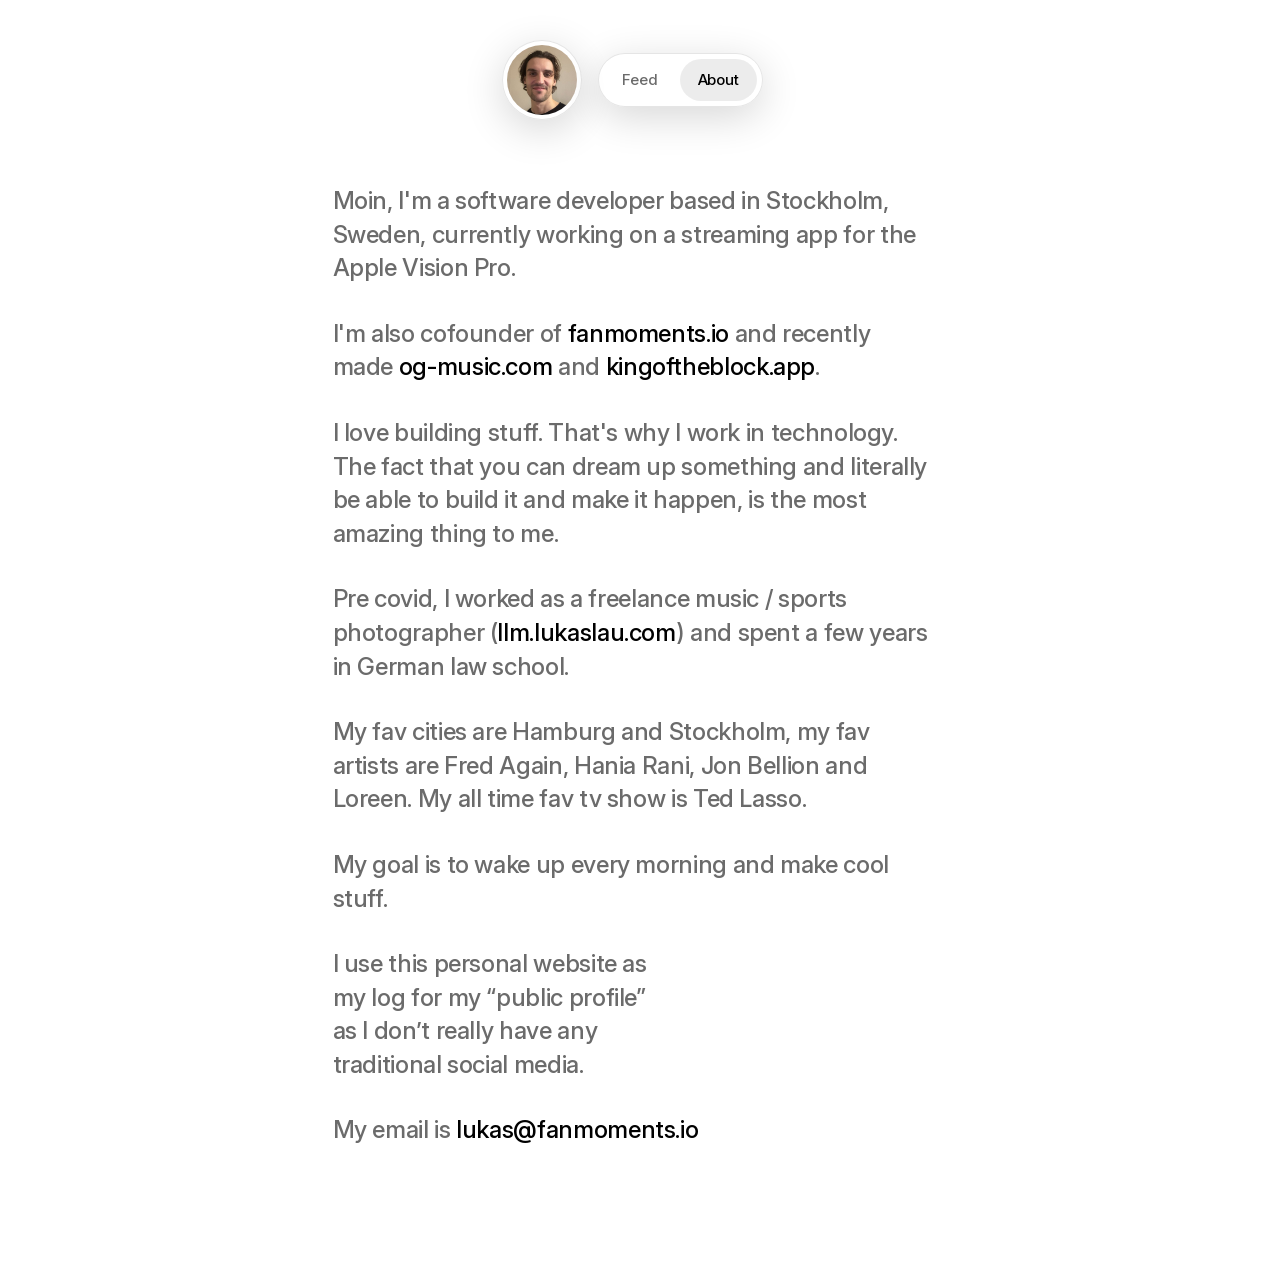
==== commit 81cb7a3c: "Smooth switching between Feed and About Pages crossfade, the header holds still and the nav pill sli" ====
--- a/about/index.html
+++ b/about/index.html
@@ -15,6 +15,7 @@
   <link rel="icon" type="image/png" href="../assets/favicon.png">
   <link rel="preload" href="../assets/fonts/inter-latin.woff2" as="font" type="font/woff2" crossorigin>
   <link rel="stylesheet" href="../assets/style.css">
+  <link rel="prefetch" href="../">
 </head>
 <body>
   <header class="site-header">
@@ -23,7 +24,7 @@
     </button>
     <nav class="site-nav">
       <a href="../">Feed</a>
-      <a href="./" aria-current="page">About</a>
+      <a href="./" aria-current="page"><span class="nav-pill"></span>About</a>
     </nav>
   </header>
 
--- a/assets/style.css
+++ b/assets/style.css
@@ -19,9 +19,10 @@
   unicode-range: U+0100-02BA, U+02BD-02C5, U+02C7-02CC, U+02CE-02D7, U+02DD-02FF, U+0304, U+0308, U+0329, U+1D00-1DBF, U+1E00-1E9F, U+1EF2-1EFF, U+2020, U+20A0-20AB, U+20AD-20C4, U+2113, U+2C60-2C7F, U+A720-A7FF;
 }
 
-/* OG's black, always (as OG Music and og-music.com) */
+/* OG's black by night, white by day, as the device is set (values from the
+   apps' shared Theme.swift) */
 :root {
-  color-scheme: dark;
+  color-scheme: dark light;
 
   --bg: #000;
   --text: #fff;
@@ -56,6 +57,22 @@
   --column: min(600px, calc(100% - 72px));
 }
 
+@media (prefers-color-scheme: light) {
+  :root {
+    --bg: #fff;
+    --text: #000;
+    --secondary: #6b6b6b;
+    --tertiary: #999;
+    --hairline: rgba(0, 0, 0, 0.1);
+    --underline: rgba(0, 0, 0, 0.5);
+    --hover: rgba(0, 0, 0, 0.06);
+    --selected: rgba(0, 0, 0, 0.075);
+    --glass: rgba(255, 255, 255, 0.72);
+    --shadow: rgba(0, 0, 0, 0.16);
+    --focus: rgba(0, 0, 0, 0.6);
+  }
+}
+
 @media (max-width: 539px) {
   :root {
     --body: 21px;
@@ -75,6 +92,11 @@
   background: var(--bg);
 }
 
+/* Same centre on every page, whether or not it scrolls */
+html {
+  scrollbar-gutter: stable;
+}
+
 body {
   font-family: var(--font);
   font-weight: 500;
@@ -101,6 +123,7 @@
    page; it scrolls away with everything else */
 
 .site-header {
+  view-transition-name: site-header;
   padding: 40px 20px 0;
   display: flex;
   flex-direction: row;
@@ -145,6 +168,7 @@
 }
 
 .site-nav a {
+  position: relative;
   display: block;
   padding: 10px 18px;
   border-radius: 100px;
@@ -164,6 +188,16 @@
 
 .site-nav a[aria-current="page"] {
   color: var(--text);
+  background: none;
+}
+
+/* The current page's pill, its own element so it can slide between tabs */
+.nav-pill {
+  view-transition-name: nav-pill;
+  position: absolute;
+  inset: 0;
+  z-index: -1;
+  border-radius: 100px;
   background: var(--selected);
 }
 
@@ -351,10 +385,6 @@
   animation: settle var(--page) both;
 }
 
-.site-header {
-  animation: fade var(--page) both;
-}
-
 @keyframes settle {
   from {
     opacity: 0;
@@ -362,10 +392,23 @@
   }
 }
 
-@keyframes fade {
-  from {
-    opacity: 0;
-  }
+/* Moving between pages: the page crossfades, the header stays put and the
+   pill slides to the other tab on OG's spring. Browsers without this just
+   load the next page and its column settles in as above. */
+@media (prefers-reduced-motion: no-preference) {
+  @view-transition {
+    navigation: auto;
+  }
+}
+
+::view-transition-old(*),
+::view-transition-new(*) {
+  animation-duration: 0.24s;
+}
+
+::view-transition-group(nav-pill) {
+  animation-duration: 0.35s;
+  animation-timing-function: cubic-bezier(0.3, 1.25, 0.6, 1);
 }
 
 @media (prefers-reduced-motion: reduce) {
